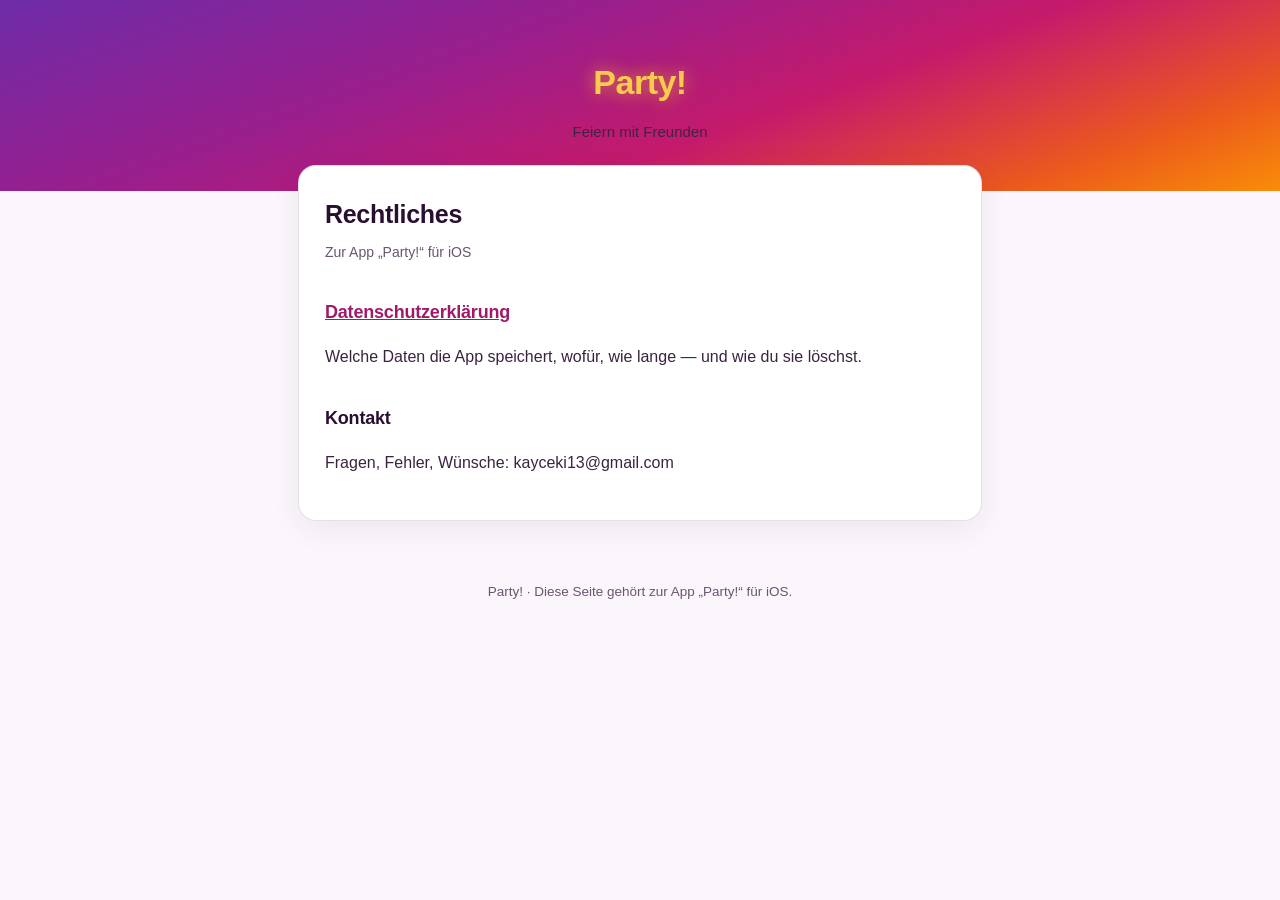
==== index.html @ 548bc6cf "Datenschutzerklaerung fuer die App Party!" ====
<!doctype html>
<html lang="de">
<head>
<meta charset="utf-8">
<meta name="viewport" content="width=device-width, initial-scale=1">
<title>Party! — Rechtliches</title>
<link rel="stylesheet" href="stil.css">
</head>
<body>

<header>
  <p class="logo">Party!</p>
  <p>Feiern mit Freunden</p>
</header>

<main>
<div class="card">
  <h1>Rechtliches</h1>
  <p class="stand">Zur App „Party!“ für iOS</p>

  <h2><a href="datenschutz.html">Datenschutzerklärung</a></h2>
  <p>Welche Daten die App speichert, wofür, wie lange — und wie du sie löschst.</p>

  <h2>Kontakt</h2>
  <p>Fragen, Fehler, Wünsche: kayceki13@gmail.com</p>
</div>
</main>

<footer>Party! · Diese Seite gehört zur App „Party!“ für iOS.</footer>

</body>
</html>
---- stil.css ----
:root {
  --ink: #2a1030;
  --muted: #6b5570;
  --gold: #b8860b;
  --line: rgba(120, 60, 120, 0.16);
  --card: #ffffff;
}

* { box-sizing: border-box; }

body {
  margin: 0;
  background: #faf6fb;
  color: var(--ink);
  font: 16px/1.65 -apple-system, BlinkMacSystemFont, "Segoe UI", Roboto, sans-serif;
}

header {
  background: linear-gradient(160deg, #6e2ca8, #9b1e8c 35%, #c51a6b 60%, #ec5a1c 85%, #f98d08);
  color: #fff;
  padding: 54px 22px 46px;
  text-align: center;
}

header .logo {
  font-size: 34px;
  font-weight: 800;
  letter-spacing: -0.5px;
  text-shadow: 0 0 18px rgba(255, 205, 30, 0.75);
  color: #ffd94a;
  margin: 0;
}

header p { margin: 10px 0 0; opacity: 0.92; font-size: 15px; }

main {
  max-width: 720px;
  margin: -26px auto 60px;
  padding: 0 18px;
}

.card {
  background: var(--card);
  border: 1px solid var(--line);
  border-radius: 18px;
  padding: 28px 26px;
  box-shadow: 0 8px 30px rgba(80, 20, 80, 0.07);
}

h1 { font-size: 25px; margin: 0 0 6px; letter-spacing: -0.3px; }
h2 { font-size: 18px; margin: 34px 0 10px; letter-spacing: -0.2px; }
h3 { font-size: 15px; margin: 22px 0 6px; color: var(--muted); text-transform: uppercase; letter-spacing: 1px; }

.stand { color: var(--muted); font-size: 14px; margin: 0 0 6px; }

p, li { color: #3b2340; }
ul { padding-left: 20px; }
li { margin-bottom: 7px; }

a { color: #a01a6b; }

.fill {
  background: #fff3c4;
  border: 1px dashed #d9a300;
  border-radius: 6px;
  padding: 1px 7px;
  font-weight: 700;
  color: #7a5600;
  white-space: nowrap;
}

.note {
  background: #fdf3fa;
  border-left: 4px solid #c51a6b;
  border-radius: 0 10px 10px 0;
  padding: 14px 16px;
  margin: 18px 0;
  font-size: 14.5px;
}

table { width: 100%; border-collapse: collapse; margin: 12px 0 4px; font-size: 15px; }
th, td { text-align: left; padding: 9px 8px; border-bottom: 1px solid var(--line); vertical-align: top; }
th { color: var(--muted); font-weight: 700; font-size: 13px; text-transform: uppercase; letter-spacing: 0.6px; }

nav.back { margin-top: 30px; font-size: 15px; }

footer {
  text-align: center;
  color: var(--muted);
  font-size: 13.5px;
  padding: 0 20px 50px;
}

@media (max-width: 520px) {
  header { padding: 42px 18px 40px; }
  .card { padding: 22px 18px; }
  table, th, td { font-size: 14px; }
}
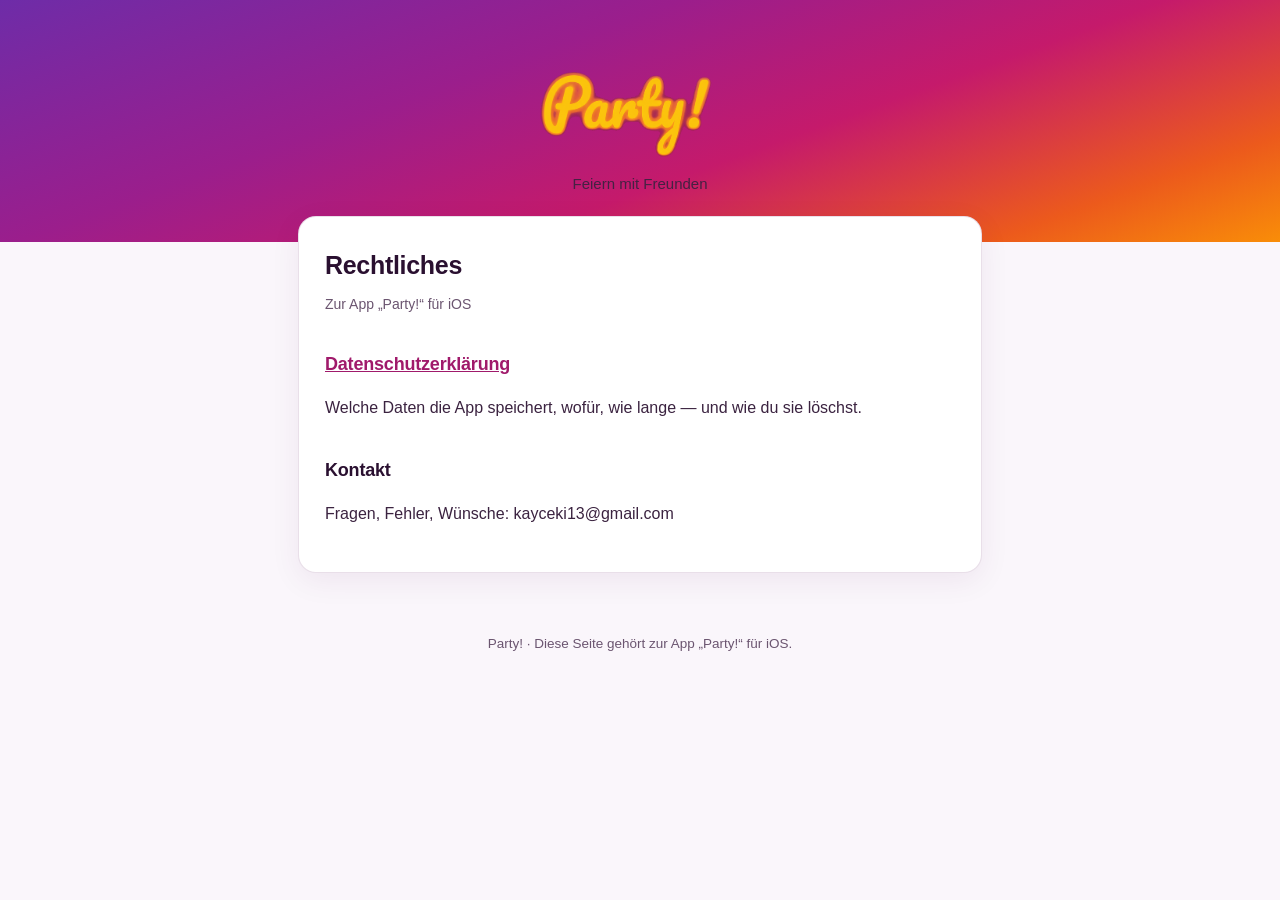
==== commit f2c427ec: "Echtes Party-Logo auf allen Seiten, Bestaetigungsseite im App-Design" ====
--- a/index.html
+++ b/index.html
@@ -9,7 +9,7 @@
 <body>
 
 <header>
-  <p class="logo">Party!</p>
+  <img class="logo" src="party-logo.png" alt="Party!">
   <p>Feiern mit Freunden</p>
 </header>
 
--- a/stil.css
+++ b/stil.css
@@ -23,12 +23,11 @@
 }
 
 header .logo {
-  font-size: 34px;
-  font-weight: 800;
-  letter-spacing: -0.5px;
-  text-shadow: 0 0 18px rgba(255, 205, 30, 0.75);
-  color: #ffd94a;
-  margin: 0;
+  display: block;
+  width: 210px;
+  max-width: 62%;
+  height: auto;
+  margin: 0 auto;
 }
 
 header p { margin: 10px 0 0; opacity: 0.92; font-size: 15px; }
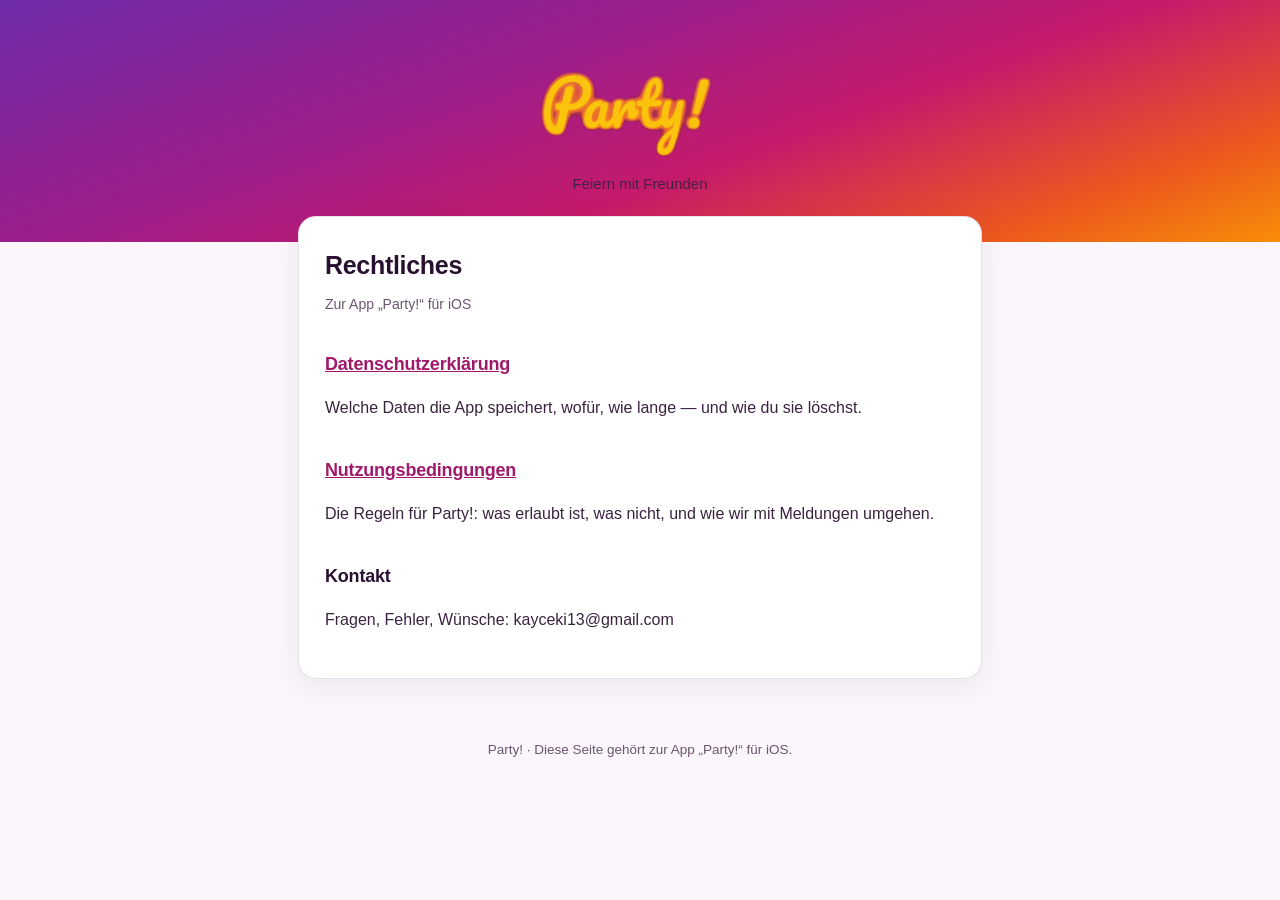
==== commit f24834b6: "Nutzungsbedingungen fuer Party!, verlinkt auf der Uebersicht Co-Authored-By: Claude Opus 5 <noreply@" ====
--- a/index.html
+++ b/index.html
@@ -21,6 +21,9 @@
   <h2><a href="datenschutz.html">Datenschutzerklärung</a></h2>
   <p>Welche Daten die App speichert, wofür, wie lange — und wie du sie löschst.</p>
 
+  <h2><a href="nutzungsbedingungen.html">Nutzungsbedingungen</a></h2>
+  <p>Die Regeln für Party!: was erlaubt ist, was nicht, und wie wir mit Meldungen umgehen.</p>
+
   <h2>Kontakt</h2>
   <p>Fragen, Fehler, Wünsche: kayceki13@gmail.com</p>
 </div>
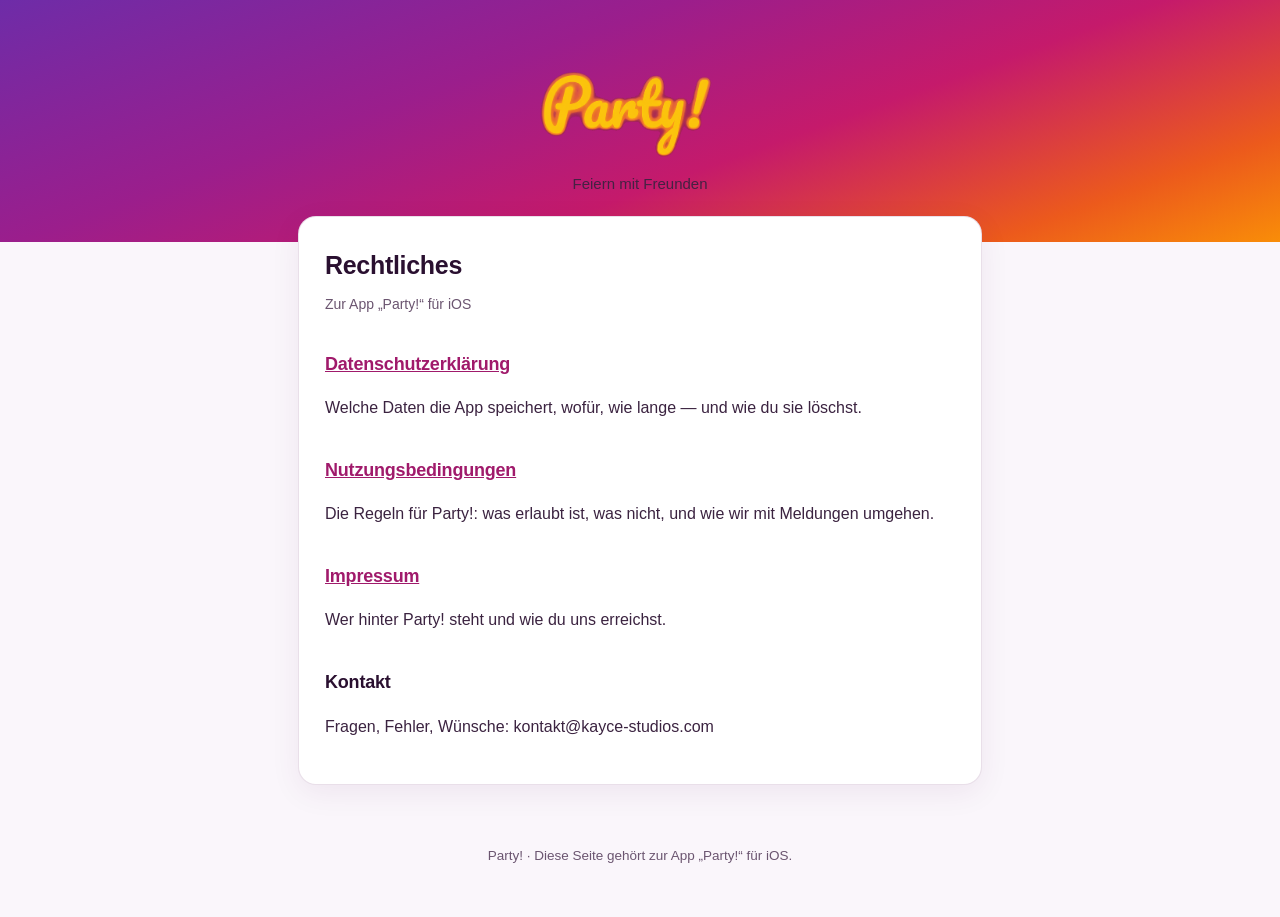
==== commit 9913895f: "Impressum mit Anschrift" ====
--- a/index.html
+++ b/index.html
@@ -24,8 +24,11 @@
   <h2><a href="nutzungsbedingungen.html">Nutzungsbedingungen</a></h2>
   <p>Die Regeln für Party!: was erlaubt ist, was nicht, und wie wir mit Meldungen umgehen.</p>
 
+  <h2><a href="impressum.html">Impressum</a></h2>
+  <p>Wer hinter Party! steht und wie du uns erreichst.</p>
+
   <h2>Kontakt</h2>
-  <p>Fragen, Fehler, Wünsche: kayceki13@gmail.com</p>
+  <p>Fragen, Fehler, Wünsche: kontakt@kayce-studios.com</p>
 </div>
 </main>
 
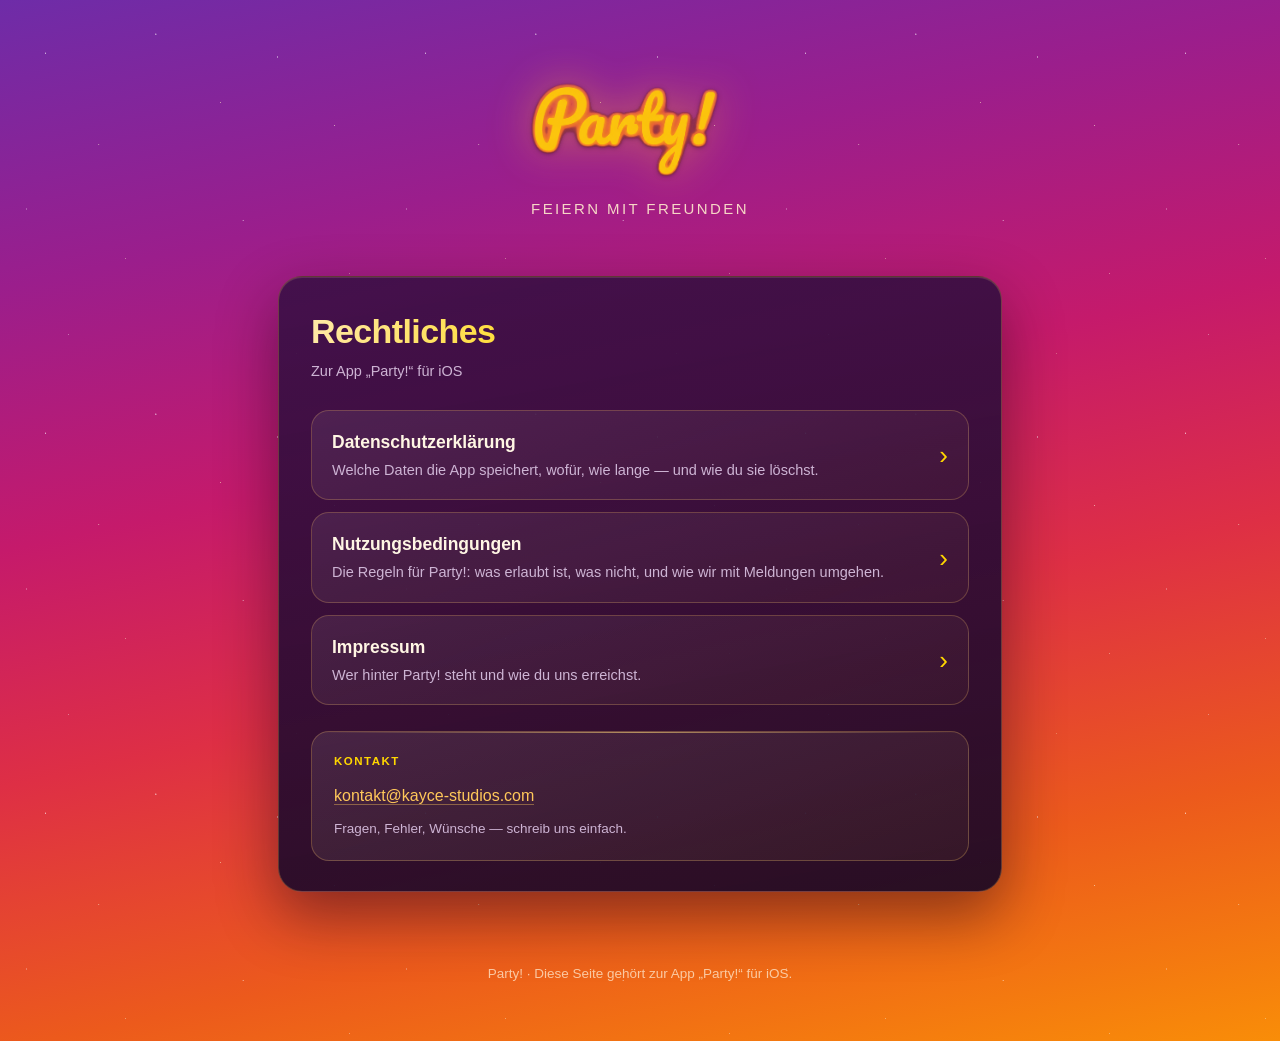
==== commit 59f16946: "Rechtstexte im App-Look" ====
--- a/index.html
+++ b/index.html
@@ -18,17 +18,40 @@
   <h1>Rechtliches</h1>
   <p class="stand">Zur App „Party!“ für iOS</p>
 
-  <h2><a href="datenschutz.html">Datenschutzerklärung</a></h2>
-  <p>Welche Daten die App speichert, wofür, wie lange — und wie du sie löschst.</p>
+  <!-- Als antippbare Zeilen statt einer Linkliste: Einer Überschrift
+       sieht man nicht an, dass sie ein Weg ist — eine Kachel mit Pfeil
+       schon. -->
+  <nav class="nav-list">
+    <a class="nav-item" href="datenschutz.html">
+      <span class="nav-text">
+        <strong>Datenschutzerklärung</strong>
+        Welche Daten die App speichert, wofür, wie lange — und wie du sie löschst.
+      </span>
+      <span class="nav-arrow" aria-hidden="true">›</span>
+    </a>
 
-  <h2><a href="nutzungsbedingungen.html">Nutzungsbedingungen</a></h2>
-  <p>Die Regeln für Party!: was erlaubt ist, was nicht, und wie wir mit Meldungen umgehen.</p>
+    <a class="nav-item" href="nutzungsbedingungen.html">
+      <span class="nav-text">
+        <strong>Nutzungsbedingungen</strong>
+        Die Regeln für Party!: was erlaubt ist, was nicht, und wie wir mit Meldungen umgehen.
+      </span>
+      <span class="nav-arrow" aria-hidden="true">›</span>
+    </a>
 
-  <h2><a href="impressum.html">Impressum</a></h2>
-  <p>Wer hinter Party! steht und wie du uns erreichst.</p>
+    <a class="nav-item" href="impressum.html">
+      <span class="nav-text">
+        <strong>Impressum</strong>
+        Wer hinter Party! steht und wie du uns erreichst.
+      </span>
+      <span class="nav-arrow" aria-hidden="true">›</span>
+    </a>
+  </nav>
 
-  <h2>Kontakt</h2>
-  <p>Fragen, Fehler, Wünsche: kontakt@kayce-studios.com</p>
+  <div class="imp-fact kontakt">
+    <span class="label">Kontakt</span>
+    <p><a href="mailto:kontakt@kayce-studios.com">kontakt@kayce-studios.com</a></p>
+    <p class="sub">Fragen, Fehler, Wünsche — schreib uns einfach.</p>
+  </div>
 </div>
 </main>
 
--- a/stil.css
+++ b/stil.css
@@ -1,97 +1,526 @@
+/* ═══════════════════════════════════════════════════════════
+   Party! — Rechtstexte
+   Gestaltung im Look der App: Verlauf, Sternenhimmel, dunkles
+   Glas, goldene Akzente. Farben 1:1 aus src/constants/colors.ts.
+
+   ⚠️ Bewusst **keine** Web-Schriften von Google o. ä. Eine
+   eingebundene Schrift überträgt die IP-Adresse des Lesers an
+   einen fremden Server — auf einer Datenschutzerklärung wäre
+   das der falsche Ort. Es laufen nur Systemschriften.
+
+   ⚠️ Lesbarkeit geht vor Effekt: Der Kartengrund ist dunkler
+   als in der App (dort liegt er über einem ruhigeren Bild),
+   damit heller Text über dem bunten Verlauf sicher lesbar
+   bleibt.
+   ═══════════════════════════════════════════════════════════ */
+
 :root {
-  --ink: #2a1030;
-  --muted: #6b5570;
-  --gold: #b8860b;
-  --line: rgba(120, 60, 120, 0.16);
-  --card: #ffffff;
+  /* Palette der App */
+  --purple: #6e2ca8;
+  --mag: #9b1e8c;
+  --pink: #c51a6b;
+  --red: #de2f45;
+  --orange: #ec5a1c;
+  --amber: #f98d08;
+  --gold: #ffd700;
+  --gold-soft: #ffc85a;
+
+  --ink: #1a0a2e;
+  --text: #f6ecf6;
+  --muted: #cdb4d4;
+  --line: rgba(255, 190, 110, 0.18);
+
+  --card: rgba(30, 9, 40, 0.74);
+  --card-border: rgba(255, 180, 80, 0.26);
 }
 
 * { box-sizing: border-box; }
 
+html { scroll-behavior: smooth; }
+
+/* ⚠️ Der Verlauf liegt **am body und ist über die gesamte
+   Seitenhöhe gestreckt** (`background-size: 100% 100%`), nicht
+   als `position: fixed`-Ebene. Fixed bricht auf iOS Safari in
+   genau dem Moment, in dem man scrollt — und die längste Seite
+   hier (Datenschutz) wäre dann halb schwarz. */
 body {
   margin: 0;
-  background: #faf6fb;
-  color: var(--ink);
-  font: 16px/1.65 -apple-system, BlinkMacSystemFont, "Segoe UI", Roboto, sans-serif;
-}
-
+  min-height: 100vh;
+  position: relative;
+  color: var(--text);
+  font: 16px/1.72 -apple-system, BlinkMacSystemFont, "Segoe UI", Roboto, sans-serif;
+  -webkit-font-smoothing: antialiased;
+  background-color: var(--ink);
+  background-image: linear-gradient(
+    168deg,
+    #6e2ca8 0%,
+    #9b1e8c 22%,
+    #c51a6b 42%,
+    #de2f45 60%,
+    #ec5a1c 80%,
+    #f98d08 100%
+  );
+  background-repeat: no-repeat;
+  background-size: 100% 100%;
+}
+
+/* ── Sternenhimmel ─────────────────────────────────────────
+   Nachgebaut aus <Atmosphere /> in der App: viele kleine
+   Lichtpunkte, die langsam heller und dunkler werden. Rein
+   über CSS — kein Skript, nichts, das geladen werden muss.
+
+   ⚠️ Als **gekacheltes Muster** (380 × 380), damit die Sterne
+   auf einer langen Seite gleichmäßig verteilt bleiben. Über
+   die ganze Höhe gestreckt säßen sie sonst meterweit
+   auseinander. */
+body::after {
+  content: '';
+  position: absolute;
+  inset: 0;
+  z-index: 0;
+  pointer-events: none;
+  background-image:
+    radial-gradient(1.6px 1.6px at 12% 14%, rgba(255, 255, 255, 0.9), transparent 60%),
+    radial-gradient(1.3px 1.3px at 26% 38%, rgba(255, 245, 215, 0.75), transparent 60%),
+    radial-gradient(1.8px 1.8px at 41% 9%, rgba(255, 255, 255, 0.8), transparent 60%),
+    radial-gradient(1.2px 1.2px at 58% 27%, rgba(255, 235, 190, 0.7), transparent 60%),
+    radial-gradient(1.7px 1.7px at 73% 15%, rgba(255, 255, 255, 0.85), transparent 60%),
+    radial-gradient(1.3px 1.3px at 88% 33%, rgba(255, 245, 215, 0.7), transparent 60%),
+    radial-gradient(1.5px 1.5px at 7% 55%, rgba(255, 255, 255, 0.6), transparent 60%),
+    radial-gradient(1.2px 1.2px at 33% 68%, rgba(255, 240, 200, 0.55), transparent 60%),
+    radial-gradient(1.6px 1.6px at 64% 58%, rgba(255, 255, 255, 0.6), transparent 60%),
+    radial-gradient(1.3px 1.3px at 92% 72%, rgba(255, 245, 215, 0.5), transparent 60%),
+    radial-gradient(1.4px 1.4px at 18% 88%, rgba(255, 255, 255, 0.45), transparent 60%),
+    radial-gradient(1.2px 1.2px at 78% 93%, rgba(255, 240, 200, 0.4), transparent 60%);
+  background-size: 380px 380px;
+  animation: funkeln 7s ease-in-out infinite;
+}
+
+/* Inhalt liegt über dem Sternenhimmel. */
+header, main, footer { position: relative; z-index: 1; }
+
+@keyframes funkeln {
+  0%, 100% { opacity: 0.75; }
+  50% { opacity: 1; }
+}
+
+/* ── Kopf mit Logo ─────────────────────────────────────────── */
 header {
-  background: linear-gradient(160deg, #6e2ca8, #9b1e8c 35%, #c51a6b 60%, #ec5a1c 85%, #f98d08);
-  color: #fff;
-  padding: 54px 22px 46px;
   text-align: center;
+  padding: 64px 22px 54px;
 }
 
 header .logo {
   display: block;
-  width: 210px;
-  max-width: 62%;
+  width: 230px;
+  max-width: 64%;
   height: auto;
   margin: 0 auto;
-}
-
-header p { margin: 10px 0 0; opacity: 0.92; font-size: 15px; }
-
+  /* Das Glühen des Logos aus der App (Logo.tsx). ⚠️ Dezent halten:
+     Ein starker Schein weicht die Kontur auf, und das Logo wirkt
+     dann verwaschen statt leuchtend. */
+  filter:
+    drop-shadow(0 1px 2px rgba(60, 10, 40, 0.5))
+    drop-shadow(0 0 22px rgba(255, 170, 50, 0.4));
+  animation: einblenden 0.8s ease-out both;
+}
+
+header p {
+  margin: 14px 0 0;
+  font-size: 15px;
+  letter-spacing: 2.4px;
+  text-transform: uppercase;
+  color: rgba(255, 235, 205, 0.9);
+  animation: einblenden 0.8s ease-out 0.1s both;
+}
+
+/* ── Inhalt ────────────────────────────────────────────────── */
 main {
-  max-width: 720px;
-  margin: -26px auto 60px;
+  max-width: 760px;
+  margin: 0 auto 70px;
   padding: 0 18px;
 }
 
+/* ⚠️ **Bewusst ohne `backdrop-filter`.** Die Karte ist hier bis zu
+   7000 px hoch (Datenschutz). Einen Weichzeichner über eine so
+   große Fläche muss das Gerät bei jedem Scrollschritt neu rechnen —
+   auf einem älteren iPhone ist das genau die Sorte Effekt, die
+   eine Seite ruckeln lässt. Der Glas-Eindruck kommt stattdessen
+   aus einem leichten Verlauf und dem hellen Rand; der Unterschied
+   ist kaum zu sehen, und es rendert überall gleich. */
 .card {
-  background: var(--card);
-  border: 1px solid var(--line);
-  border-radius: 18px;
-  padding: 28px 26px;
-  box-shadow: 0 8px 30px rgba(80, 20, 80, 0.07);
-}
-
-h1 { font-size: 25px; margin: 0 0 6px; letter-spacing: -0.3px; }
-h2 { font-size: 18px; margin: 34px 0 10px; letter-spacing: -0.2px; }
-h3 { font-size: 15px; margin: 22px 0 6px; color: var(--muted); text-transform: uppercase; letter-spacing: 1px; }
-
-.stand { color: var(--muted); font-size: 14px; margin: 0 0 6px; }
-
-p, li { color: #3b2340; }
-ul { padding-left: 20px; }
-li { margin-bottom: 7px; }
-
-a { color: #a01a6b; }
-
+  background:
+    linear-gradient(170deg, rgba(58, 16, 70, 0.9), rgba(26, 8, 36, 0.93));
+  border: 1px solid var(--card-border);
+  border-radius: 24px;
+  padding: 34px 32px 30px;
+  box-shadow:
+    0 24px 60px rgba(20, 2, 20, 0.45),
+    inset 0 1px 0 rgba(255, 220, 160, 0.14);
+  animation: aufsteigen 0.7s cubic-bezier(0.22, 1, 0.36, 1) 0.08s both;
+}
+
+/* ⚠️ **Die Startbilder dürfen den Inhalt nicht unsichtbar machen.**
+   Beide Abläufe liefen zuerst von `opacity: 0` los — zusammen mit
+   `both` heißt das: Solange die Animation nicht angelaufen ist,
+   ist die Seite **leer**. Beim Prüfen stand genau deshalb nichts
+   als der Verlauf da. Eine Rechtstexte-Seite, die unter
+   ungünstigen Umständen nichts anzeigt, ist nicht hinnehmbar —
+   es wird deshalb nur noch **verschoben**, nie ein- oder
+   ausgeblendet. Schlimmstenfalls sitzt etwas 18 px tiefer. */
+@keyframes einblenden {
+  from { transform: translateY(-10px); }
+  to { transform: none; }
+}
+
+@keyframes aufsteigen {
+  from { transform: translateY(18px); }
+  to { transform: none; }
+}
+
+/* ── Überschriften ─────────────────────────────────────────── */
+h1 {
+  font-size: 34px;
+  line-height: 1.18;
+  margin: 0 0 8px;
+  letter-spacing: -0.6px;
+  background: linear-gradient(100deg, #ffe9a8, var(--gold) 45%, #ffa51f);
+  -webkit-background-clip: text;
+  background-clip: text;
+  color: transparent;
+}
+
+h2 {
+  font-size: 19.5px;
+  margin: 36px 0 12px;
+  letter-spacing: -0.2px;
+  color: #fff6e4;
+  position: relative;
+  padding-left: 15px;
+}
+
+/* Goldener Akzent statt einer Reihe gleich aussehender Zeilen. */
+h2::before {
+  content: '';
+  position: absolute;
+  left: 0;
+  top: 5px;
+  bottom: 4px;
+  width: 3px;
+  border-radius: 2px;
+  background: linear-gradient(180deg, var(--gold), var(--orange));
+  box-shadow: 0 0 10px rgba(255, 190, 60, 0.5);
+}
+
+/* Auf der Übersicht sind die Überschriften selbst die Links. */
+h2 a { color: inherit; text-decoration: none; border: 0; }
+h2 a:hover { color: var(--gold); }
+
+h3 {
+  font-size: 13px;
+  margin: 26px 0 7px;
+  color: var(--gold-soft);
+  text-transform: uppercase;
+  letter-spacing: 1.4px;
+}
+
+.stand {
+  color: var(--muted);
+  font-size: 14.5px;
+  margin: 0 0 4px;
+}
+
+/* ── Fließtext ─────────────────────────────────────────────── */
+p, li { color: #eadff0; }
+
+ul { padding-left: 4px; list-style: none; }
+
+li {
+  margin-bottom: 9px;
+  padding-left: 22px;
+  position: relative;
+}
+
+li::before {
+  content: '';
+  position: absolute;
+  left: 4px;
+  top: 11px;
+  width: 6px;
+  height: 6px;
+  border-radius: 50%;
+  background: var(--gold);
+  box-shadow: 0 0 8px rgba(255, 200, 70, 0.6);
+}
+
+strong { color: #fff8ec; }
+
+a {
+  color: var(--gold-soft);
+  text-decoration: none;
+  border-bottom: 1px solid rgba(255, 200, 90, 0.4);
+  transition: color 0.18s, border-color 0.18s;
+}
+
+a:hover { color: var(--gold); border-bottom-color: var(--gold); }
+
+/* ── Hervorgehobener Hinweis ───────────────────────────────── */
+.note {
+  background: linear-gradient(140deg, rgba(255, 190, 60, 0.12), rgba(236, 90, 28, 0.08));
+  border: 1px solid rgba(255, 190, 90, 0.3);
+  border-left: 3px solid var(--gold);
+  border-radius: 6px 16px 16px 6px;
+  padding: 16px 20px;
+  margin: 20px 0;
+  font-size: 15px;
+}
+
+.note strong { color: var(--gold); }
+
+/* ── Tabellen (Datenschutz: Dienste, Fristen) ──────────────── */
+table {
+  width: 100%;
+  border-collapse: collapse;
+  margin: 14px 0 6px;
+  font-size: 15px;
+}
+
+th, td {
+  text-align: left;
+  padding: 11px 10px;
+  border-bottom: 1px solid var(--line);
+  vertical-align: top;
+}
+
+th {
+  color: var(--gold-soft);
+  font-weight: 700;
+  font-size: 12.5px;
+  text-transform: uppercase;
+  letter-spacing: 0.8px;
+}
+
+tr:last-child td { border-bottom: 0; }
+
+/* ── Platzhalter, die noch gefüllt werden müssen ───────────── */
 .fill {
-  background: #fff3c4;
-  border: 1px dashed #d9a300;
+  background: rgba(255, 215, 0, 0.16);
+  border: 1px dashed var(--gold);
   border-radius: 6px;
-  padding: 1px 7px;
+  padding: 1px 8px;
   font-weight: 700;
-  color: #7a5600;
+  color: var(--gold);
   white-space: nowrap;
 }
 
-.note {
-  background: #fdf3fa;
-  border-left: 4px solid #c51a6b;
-  border-radius: 0 10px 10px 0;
-  padding: 14px 16px;
-  margin: 18px 0;
-  font-size: 14.5px;
-}
-
-table { width: 100%; border-collapse: collapse; margin: 12px 0 4px; font-size: 15px; }
-th, td { text-align: left; padding: 9px 8px; border-bottom: 1px solid var(--line); vertical-align: top; }
-th { color: var(--muted); font-weight: 700; font-size: 13px; text-transform: uppercase; letter-spacing: 0.6px; }
-
-nav.back { margin-top: 30px; font-size: 15px; }
+/* ── Fuß ───────────────────────────────────────────────────── */
+nav.back { margin-top: 32px; font-size: 15px; }
 
 footer {
   text-align: center;
-  color: var(--muted);
+  color: rgba(255, 235, 210, 0.75);
   font-size: 13.5px;
-  padding: 0 20px 50px;
-}
-
-@media (max-width: 520px) {
-  header { padding: 42px 18px 40px; }
-  .card { padding: 22px 18px; }
-  table, th, td { font-size: 14px; }
-}
+  padding: 0 20px 56px;
+}
+
+/* ═══ Übersicht (index.html) ═══════════════════════════════
+   Die drei Texte als antippbare Zeilen mit Pfeil, wie eine Liste
+   in der App.                                                 */
+
+.nav-list { display: grid; gap: 12px; margin: 26px 0 0; }
+
+.nav-item {
+  display: flex;
+  align-items: center;
+  gap: 14px;
+  padding: 18px 20px;
+  border: 1px solid rgba(255, 200, 100, 0.24);
+  border-radius: 18px;
+  background: linear-gradient(160deg, rgba(255, 255, 255, 0.075), rgba(255, 190, 90, 0.04));
+  color: inherit;
+  text-decoration: none;
+  transition: transform 0.2s cubic-bezier(0.22, 1, 0.36, 1), border-color 0.2s;
+}
+
+.nav-item:hover {
+  transform: translateY(-2px);
+  border-color: var(--gold);
+  color: inherit;
+}
+
+.nav-text { flex: 1; font-size: 14.5px; color: var(--muted); line-height: 1.55; }
+
+.nav-text strong {
+  display: block;
+  font-size: 17.5px;
+  color: #fff6e4;
+  margin-bottom: 3px;
+}
+
+.nav-arrow {
+  font-size: 26px;
+  line-height: 1;
+  color: var(--gold);
+  flex: none;
+  transition: transform 0.2s cubic-bezier(0.22, 1, 0.36, 1);
+}
+
+.nav-item:hover .nav-arrow { transform: translateX(3px); }
+
+.kontakt { margin-top: 26px; }
+
+/* ═══ Impressum ════════════════════════════════════════════
+   Eigene Klassen mit Präfix `imp-`. Die Pflichtangaben stehen
+   zuerst und hervorgehoben — danach sucht man, wenn man ein
+   Impressum aufruft. Der Rest ist Kleingedrucktes.           */
+
+.imp-facts {
+  display: grid;
+  grid-template-columns: 1fr 1fr;
+  gap: 16px;
+  margin: 26px 0 26px;
+}
+
+.imp-fact {
+  position: relative;
+  background: linear-gradient(160deg, rgba(255, 255, 255, 0.09), rgba(255, 190, 90, 0.05));
+  border: 1px solid rgba(255, 200, 100, 0.26);
+  border-radius: 18px;
+  padding: 20px 22px;
+  overflow: hidden;
+}
+
+/* Zarter goldener Schimmer über der oberen Kante. */
+.imp-fact::after {
+  content: '';
+  position: absolute;
+  inset: 0 0 auto;
+  height: 1px;
+  background: linear-gradient(90deg, transparent, rgba(255, 215, 120, 0.6), transparent);
+}
+
+.imp-fact .label {
+  display: block;
+  font-size: 11.5px;
+  font-weight: 800;
+  letter-spacing: 1.5px;
+  text-transform: uppercase;
+  color: var(--gold);
+  margin-bottom: 11px;
+}
+
+.imp-fact p { margin: 0; line-height: 1.62; }
+.imp-fact .sub { color: var(--muted); font-size: 13.5px; margin-top: 9px; }
+.imp-fact a { word-break: break-word; }
+
+/* Zwei kurze Rechtsangaben nebeneinander statt zweier Absätze. */
+.imp-short {
+  display: grid;
+  grid-template-columns: 1fr 1fr;
+  gap: 18px;
+  margin-top: 4px;
+}
+
+.imp-short p { margin: 0; font-size: 14.5px; color: #e2d6e8; }
+
+.imp-short strong {
+  display: block;
+  margin-bottom: 5px;
+  color: var(--gold-soft);
+  font-size: 12.5px;
+  text-transform: uppercase;
+  letter-spacing: 1.1px;
+}
+
+.imp-rule {
+  border: 0;
+  height: 1px;
+  background: linear-gradient(90deg, transparent, var(--line) 20%, var(--line) 80%, transparent);
+  margin: 30px 0 0;
+}
+
+/* Weiterführende Texte als Knöpfe im Stil der App. */
+.imp-links { display: flex; flex-wrap: wrap; gap: 12px; margin-top: 28px; }
+
+.imp-links a {
+  flex: 1 1 200px;
+  text-align: center;
+  padding: 14px 18px;
+  border-radius: 14px;
+  border: 1px solid rgba(255, 200, 100, 0.3);
+  background: linear-gradient(135deg, rgba(255, 107, 0, 0.18), rgba(255, 45, 120, 0.16));
+  color: #ffeccd;
+  font-weight: 700;
+  transition: transform 0.18s cubic-bezier(0.22, 1, 0.36, 1), border-color 0.18s;
+}
+
+.imp-links a:hover {
+  transform: translateY(-2px);
+  border-color: var(--gold);
+  color: #fff;
+}
+
+.imp-updated { color: var(--muted); font-size: 13px; margin-top: 26px; }
+
+/* ── Kleine Bildschirme ────────────────────────────────────── */
+@media (max-width: 620px) {
+  header { padding: 46px 18px 40px; }
+  .card { padding: 26px 20px 24px; border-radius: 20px; }
+  h1 { font-size: 28px; }
+  h2 { font-size: 18px; }
+  .imp-facts, .imp-short { grid-template-columns: 1fr; }
+
+  /* ⚠️ **Tabelle wird zur Liste.** Die Übersicht der Dienste in der
+     Datenschutzerklärung hat drei Spalten mit viel Text — auf einem
+     iPhone lief die dritte rechts aus dem Bild und war schlicht nicht
+     lesbar. Jede Zeile wird deshalb eine eigene Karte, und die
+     Spaltenüberschrift steht über dem Wert (`data-label` an jeder
+     Zelle). ⚠️ Bei einer neuen Tabelle die `data-label` nicht
+     vergessen, sonst stehen auf dem Handy nur Werte ohne Bezug. */
+  table { display: block; }
+  thead, tr:first-child { display: none; }
+
+  table tr {
+    display: block;
+    border: 1px solid var(--line);
+    border-radius: 16px;
+    padding: 14px 16px;
+    margin-bottom: 12px;
+    background: rgba(255, 255, 255, 0.045);
+  }
+
+  table td {
+    display: block;
+    border: 0;
+    padding: 0 0 10px;
+    font-size: 14.5px;
+  }
+
+  table td:last-child { padding-bottom: 0; }
+
+  table td::before {
+    content: attr(data-label);
+    display: block;
+    font-size: 11px;
+    font-weight: 800;
+    letter-spacing: 1.2px;
+    text-transform: uppercase;
+    color: var(--gold-soft);
+    margin-bottom: 3px;
+  }
+
+  /* Die erste Zelle ist der Name des Dienstes — der braucht keine
+     Beschriftung, er ist die Überschrift der Karte. */
+  table td:first-child::before { display: none; }
+  table td:first-child { font-size: 17px; margin-bottom: 4px; }
+  table td:first-child strong { color: #fff6e4; }
+}
+
+/* Wer Bewegung im System abgestellt hat, bekommt keine. */
+@media (prefers-reduced-motion: reduce) {
+  *, *::before, *::after {
+    animation: none !important;
+    transition: none !important;
+    scroll-behavior: auto;
+  }
+}
